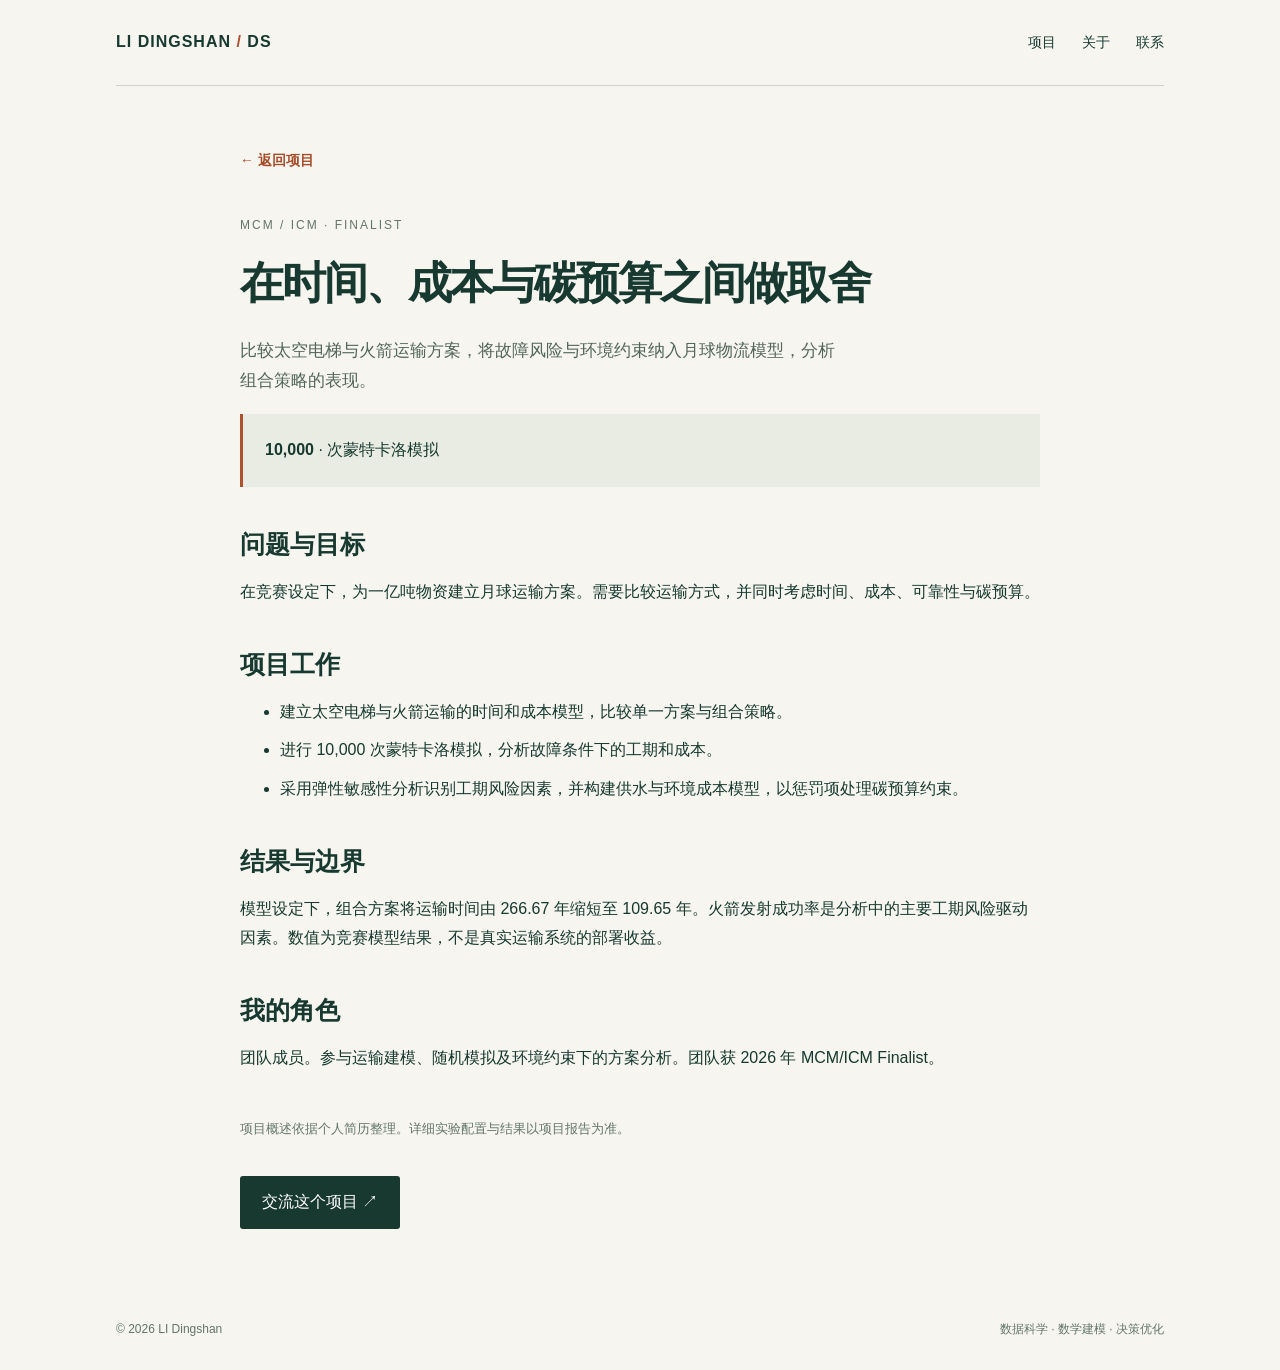
==== projects/logistics.html @ cbcf098c "Publish Chinese data science portfolio" ====
<!doctype html><html lang="zh-CN"><head><meta charset="utf-8"><meta name="viewport" content="width=device-width,initial-scale=1"><meta name="description" content="比较太空电梯与火箭运输方案，将故障风险与环境约束纳入月球物流模型，分析组合策略的表现。"><meta name="theme-color" content="#17392f"><title>在时间、成本与碳预算之间做取舍 | LI Dingshan</title><link rel="stylesheet" href="../style.css"><link rel="canonical" href="https://woshanli351-afk.github.io/projects/logistics.html"><meta property="og:type" content="website"><meta property="og:url" content="https://woshanli351-afk.github.io/projects/logistics.html"><meta property="og:site_name" content="LI Dingshan · 数据科学"></head><body><a class="skip" href="#main">跳到正文</a><div class="wrap"><header><a class="brand" href="../index.html">LI DINGSHAN<span style="color:#ae512f"> / </span>DS</a><nav aria-label="主导航"><a href="../index.html#projects">项目</a><a href="../index.html#about">关于</a><a href="../index.html#contact">联系</a></nav></header><main id="main" class="article"><a class="more" href="../index.html#projects">← 返回项目</a><p class="eyebrow" style="margin-top:40px">MCM / ICM · Finalist</p><h1>在时间、成本与碳预算之间做取舍</h1><p class="intro">比较太空电梯与火箭运输方案，将故障风险与环境约束纳入月球物流模型，分析组合策略的表现。</p><div class="callout"><strong>10,000</strong> · 次蒙特卡洛模拟</div><h2>问题与目标</h2><p>在竞赛设定下，为一亿吨物资建立月球运输方案。需要比较运输方式，并同时考虑时间、成本、可靠性与碳预算。</p><h2>项目工作</h2><ul><li>建立太空电梯与火箭运输的时间和成本模型，比较单一方案与组合策略。</li><li>进行 10,000 次蒙特卡洛模拟，分析故障条件下的工期和成本。</li><li>采用弹性敏感性分析识别工期风险因素，并构建供水与环境成本模型，以惩罚项处理碳预算约束。</li></ul><h2>结果与边界</h2><p>模型设定下，组合方案将运输时间由 266.67 年缩短至 109.65 年。火箭发射成功率是分析中的主要工期风险驱动因素。数值为竞赛模型结果，不是真实运输系统的部署收益。</p><h2>我的角色</h2><p>团队成员。参与运输建模、随机模拟及环境约束下的方案分析。团队获 2026 年 MCM/ICM Finalist。</p><p class="muted" style="margin-top:45px;font-size:13px">项目概述依据个人简历整理。详细实验配置与结果以项目报告为准。</p><a class="button" href="../index.html#contact">交流这个项目 ↗</a></main><footer><span>© 2026 LI Dingshan</span><span>数据科学 · 数学建模 · 决策优化</span></footer></div></body></html>
---- style.css ----
*{box-sizing:border-box}html{scroll-behavior:smooth}body{margin:0;background:#f6f5f0;color:#17392f;font-family:-apple-system,BlinkMacSystemFont,"PingFang SC","Microsoft YaHei",sans-serif;line-height:1.8}a{color:inherit;text-decoration:none}a:hover{text-decoration:underline}a:focus-visible{outline:3px solid #b4542c;outline-offset:5px}.wrap{max-width:1120px;margin:auto;padding:0 36px}header{display:flex;justify-content:space-between;align-items:center;padding:28px 0;border-bottom:1px solid #cdd4ca}nav{display:flex;gap:26px;font-size:14px}.brand{font-weight:750;letter-spacing:1px}.eyebrow{font-size:12px;letter-spacing:2px;text-transform:uppercase;color:#647668}.hero{padding:90px 0 74px;display:grid;grid-template-columns:1.5fr 1fr;gap:60px;align-items:center}h1{font-size:clamp(36px,5.5vw,64px);line-height:1.22;font-weight:600;letter-spacing:-2px;margin:20px 0 26px}h1 em{font-style:normal;color:#ae512f}.intro{max-width:610px;color:#53665b;font-size:17px}.pill{font-size:12px;border:1px solid #bac9b8;padding:7px 12px;border-radius:20px;display:inline-block}.button{display:inline-block;padding:12px 22px;background:#17392f;color:white;margin:22px 12px 0 0;border-radius:3px}.button.secondary{background:transparent;border:1px solid #a3b09f;color:#17392f}.diagram{background:#e8ece2;padding:34px;border-radius:3px;position:relative}.diagram .step{padding:18px 0;border-bottom:1px solid #c4cebc;display:flex;gap:18px}.diagram b{font-size:19px}.diagram small{display:block;color:#647668}.num{font-size:12px;color:#ae512f;padding-top:6px}.diagram .note{margin-top:24px;font-size:12px;color:#647668}.section{padding:64px 0;border-top:1px solid #cdd4ca}.section-head{display:flex;align-items:baseline;justify-content:space-between;gap:20px;margin-bottom:30px}h2{font-size:30px;line-height:1.4;margin:0 0 16px;font-weight:600}h3{font-size:23px;line-height:1.4;margin:10px 0 16px}.muted{color:#647668}.project{display:grid;grid-template-columns:80px 1fr 200px;gap:24px;padding:34px 0;border-bottom:1px solid #d5dbd0}.project:first-of-type{padding-top:12px}.project p{max-width:660px;color:#53665b}.index{font-size:32px;color:#a4af9c}.metric{align-self:center;border-left:1px solid #cdd4ca;padding-left:25px}.metric strong{font-size:27px;font-weight:500;display:block}.metric span{font-size:12px;color:#647668}.tags{font-size:12px;word-spacing:10px;color:#647668}.more{font-size:14px;font-weight:650;color:#a64c29}.about{display:grid;grid-template-columns:1fr 1.3fr;gap:70px}.timeline{padding:18px 0;border-bottom:1px solid #d5dbd0}.timeline small{display:block;color:#647668}.contact{background:#17392f;color:#f6f5f0;padding:45px;border-radius:3px}.contact p{color:#c3d0c2}.contact a{font-size:clamp(16px,3vw,25px);overflow-wrap:anywhere;border-bottom:1px solid #a9b7a4}footer{padding:30px 0;color:#647668;font-size:12px;display:flex;justify-content:space-between}.article{max-width:800px;margin:auto;padding:60px 0}.article h1{font-size:44px}.article h2{font-size:25px;margin-top:40px}.article li{margin:10px 0}.callout{padding:22px;background:#e8ece2;border-left:3px solid #ae512f}.skip{position:absolute;left:-9999px}.skip:focus{left:10px;top:10px;background:white;padding:10px}@media(max-width:720px){.wrap{padding:0 22px}header{align-items:flex-start;gap:15px}nav{gap:14px;font-size:12px}.brand{font-size:13px}.hero{grid-template-columns:1fr;gap:30px;padding:50px 0}.diagram{padding:24px}.section{padding:44px 0}.section-head{display:block}.project{grid-template-columns:35px 1fr;gap:14px}.index{font-size:23px}.metric{grid-column:2;padding-left:0;border-left:0}.metric strong{font-size:23px}.about{grid-template-columns:1fr;gap:24px}.contact{padding:28px 22px}.article h1{font-size:34px}footer{display:block}h1{letter-spacing:-1px}}@media(prefers-reduced-motion:reduce){html{scroll-behavior:auto}}
.metric.award{padding:20px 16px 20px 22px;background:#f0e7da;border-left:3px solid #ae512f;border-radius:0 4px 4px 0}.metric.award .award-label{display:block;color:#85502f;font-size:11px;letter-spacing:2px;margin-bottom:8px}.metric.award strong{color:#934322;font-size:25px;font-weight:700;line-height:1.4}.metric.award .award-name{display:block;color:#624f40;margin-top:8px;line-height:1.6}.metric.award .award-detail{display:block;border-top:1px solid #d9cbbb;margin-top:16px;padding-top:12px;font-size:11px;color:#665e52}@media(max-width:720px){.metric.award{padding:16px 20px}.metric.award strong{font-size:24px}}
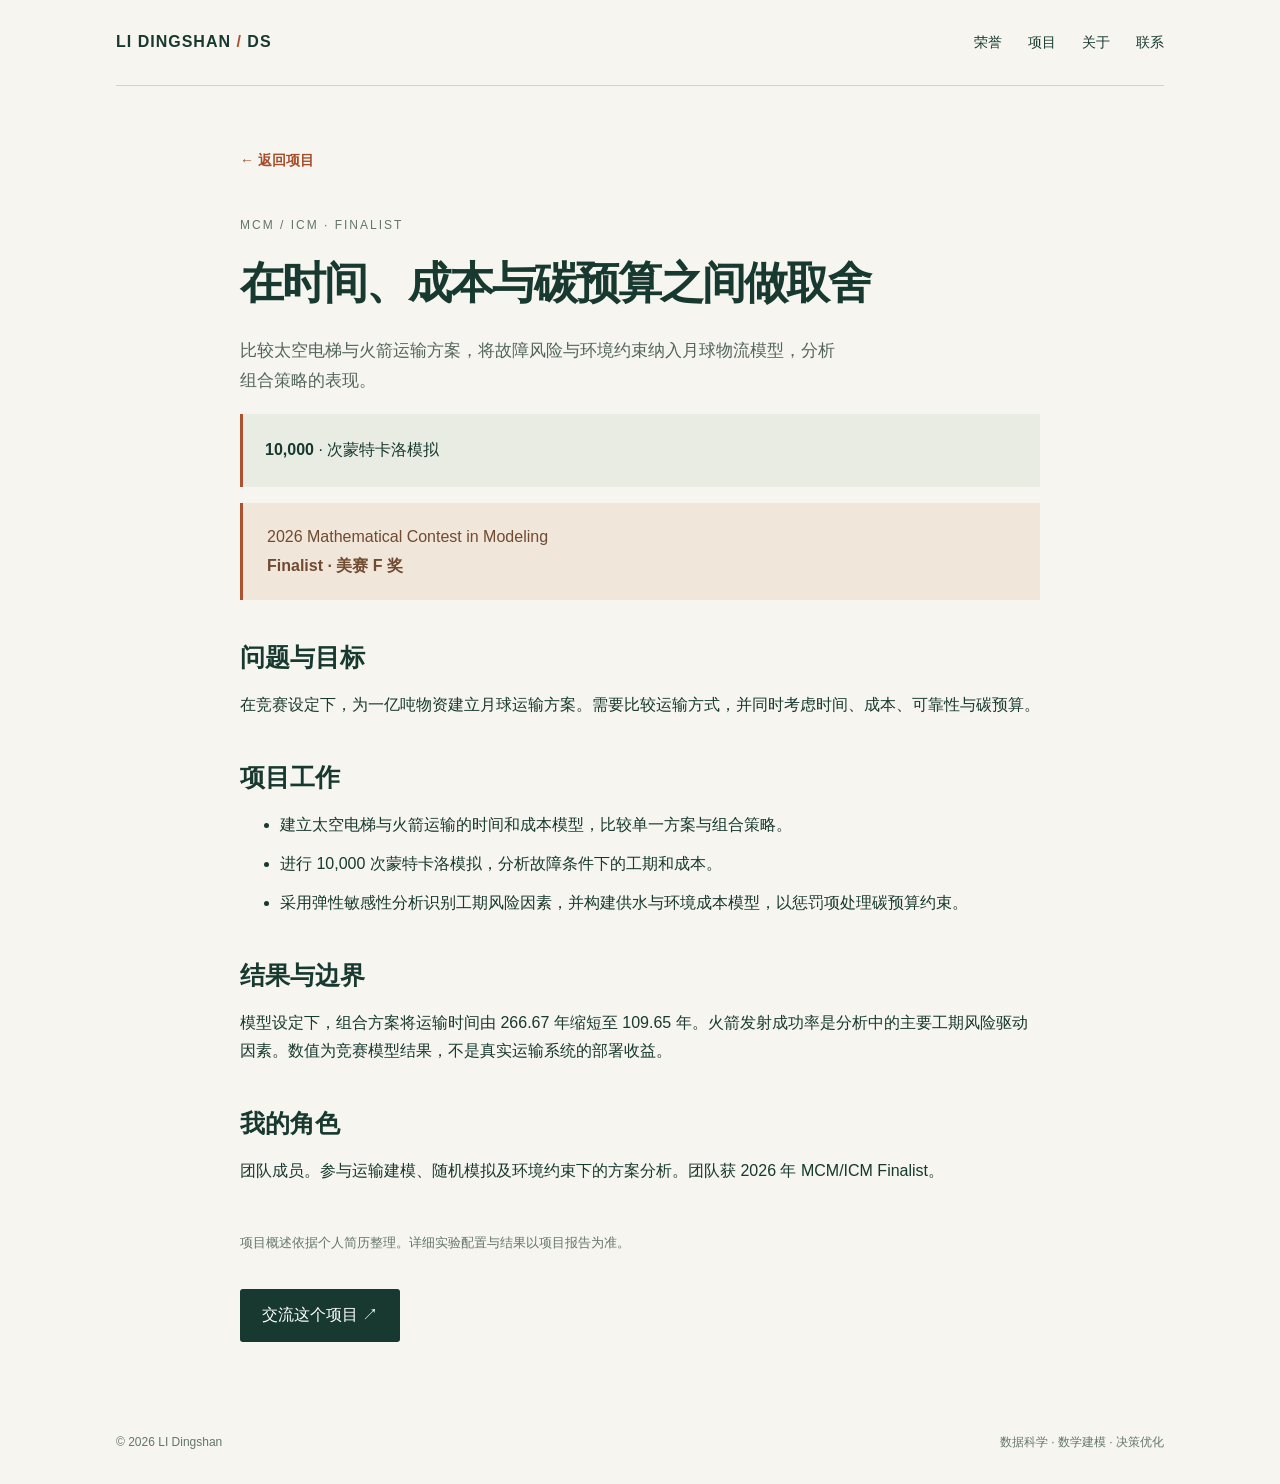
==== commit edaab3dd: "Add verified competition honors and Kaggle links" ====
--- a/projects/logistics.html
+++ b/projects/logistics.html
@@ -1 +1 @@
-<!doctype html><html lang="zh-CN"><head><meta charset="utf-8"><meta name="viewport" content="width=device-width,initial-scale=1"><meta name="description" content="比较太空电梯与火箭运输方案，将故障风险与环境约束纳入月球物流模型，分析组合策略的表现。"><meta name="theme-color" content="#17392f"><title>在时间、成本与碳预算之间做取舍 | LI Dingshan</title><link rel="stylesheet" href="../style.css"><link rel="canonical" href="https://woshanli351-afk.github.io/projects/logistics.html"><meta property="og:type" content="website"><meta property="og:url" content="https://woshanli351-afk.github.io/projects/logistics.html"><meta property="og:site_name" content="LI Dingshan · 数据科学"></head><body><a class="skip" href="#main">跳到正文</a><div class="wrap"><header><a class="brand" href="../index.html">LI DINGSHAN<span style="color:#ae512f"> / </span>DS</a><nav aria-label="主导航"><a href="../index.html#projects">项目</a><a href="../index.html#about">关于</a><a href="../index.html#contact">联系</a></nav></header><main id="main" class="article"><a class="more" href="../index.html#projects">← 返回项目</a><p class="eyebrow" style="margin-top:40px">MCM / ICM · Finalist</p><h1>在时间、成本与碳预算之间做取舍</h1><p class="intro">比较太空电梯与火箭运输方案，将故障风险与环境约束纳入月球物流模型，分析组合策略的表现。</p><div class="callout"><strong>10,000</strong> · 次蒙特卡洛模拟</div><h2>问题与目标</h2><p>在竞赛设定下，为一亿吨物资建立月球运输方案。需要比较运输方式，并同时考虑时间、成本、可靠性与碳预算。</p><h2>项目工作</h2><ul><li>建立太空电梯与火箭运输的时间和成本模型，比较单一方案与组合策略。</li><li>进行 10,000 次蒙特卡洛模拟，分析故障条件下的工期和成本。</li><li>采用弹性敏感性分析识别工期风险因素，并构建供水与环境成本模型，以惩罚项处理碳预算约束。</li></ul><h2>结果与边界</h2><p>模型设定下，组合方案将运输时间由 266.67 年缩短至 109.65 年。火箭发射成功率是分析中的主要工期风险驱动因素。数值为竞赛模型结果，不是真实运输系统的部署收益。</p><h2>我的角色</h2><p>团队成员。参与运输建模、随机模拟及环境约束下的方案分析。团队获 2026 年 MCM/ICM Finalist。</p><p class="muted" style="margin-top:45px;font-size:13px">项目概述依据个人简历整理。详细实验配置与结果以项目报告为准。</p><a class="button" href="../index.html#contact">交流这个项目 ↗</a></main><footer><span>© 2026 LI Dingshan</span><span>数据科学 · 数学建模 · 决策优化</span></footer></div></body></html>+<!doctype html><html lang="zh-CN"><head><meta charset="utf-8"><meta name="viewport" content="width=device-width,initial-scale=1"><meta name="description" content="比较太空电梯与火箭运输方案，将故障风险与环境约束纳入月球物流模型，分析组合策略的表现。"><meta name="theme-color" content="#17392f"><title>在时间、成本与碳预算之间做取舍 | LI Dingshan</title><link rel="stylesheet" href="../style.css"><link rel="canonical" href="https://woshanli351-afk.github.io/projects/logistics.html"><meta property="og:type" content="website"><meta property="og:url" content="https://woshanli351-afk.github.io/projects/logistics.html"><meta property="og:site_name" content="LI Dingshan · 数据科学"></head><body><a class="skip" href="#main">跳到正文</a><div class="wrap"><header><a class="brand" href="../index.html">LI DINGSHAN<span style="color:#ae512f"> / </span>DS</a><nav aria-label="主导航"><a href="../index.html#awards">荣誉</a><a href="../index.html#projects">项目</a><a href="../index.html#about">关于</a><a href="../index.html#contact">联系</a></nav></header><main id="main" class="article"><a class="more" href="../index.html#projects">← 返回项目</a><p class="eyebrow" style="margin-top:40px">MCM / ICM · Finalist</p><h1>在时间、成本与碳预算之间做取舍</h1><p class="intro">比较太空电梯与火箭运输方案，将故障风险与环境约束纳入月球物流模型，分析组合策略的表现。</p><div class="callout"><strong>10,000</strong> · 次蒙特卡洛模拟</div><p class="award-proof">2026 Mathematical Contest in Modeling<br><strong>Finalist · 美赛 F 奖</strong></p><h2>问题与目标</h2><p>在竞赛设定下，为一亿吨物资建立月球运输方案。需要比较运输方式，并同时考虑时间、成本、可靠性与碳预算。</p><h2>项目工作</h2><ul><li>建立太空电梯与火箭运输的时间和成本模型，比较单一方案与组合策略。</li><li>进行 10,000 次蒙特卡洛模拟，分析故障条件下的工期和成本。</li><li>采用弹性敏感性分析识别工期风险因素，并构建供水与环境成本模型，以惩罚项处理碳预算约束。</li></ul><h2>结果与边界</h2><p>模型设定下，组合方案将运输时间由 266.67 年缩短至 109.65 年。火箭发射成功率是分析中的主要工期风险驱动因素。数值为竞赛模型结果，不是真实运输系统的部署收益。</p><h2>我的角色</h2><p>团队成员。参与运输建模、随机模拟及环境约束下的方案分析。团队获 2026 年 MCM/ICM Finalist。</p><p class="muted" style="margin-top:45px;font-size:13px">项目概述依据个人简历整理。详细实验配置与结果以项目报告为准。</p><a class="button" href="../index.html#contact">交流这个项目 ↗</a></main><footer><span>© 2026 LI Dingshan</span><span>数据科学 · 数学建模 · 决策优化</span></footer></div></body></html>
--- a/style.css
+++ b/style.css
@@ -1,2 +1,4 @@
 *{box-sizing:border-box}html{scroll-behavior:smooth}body{margin:0;background:#f6f5f0;color:#17392f;font-family:-apple-system,BlinkMacSystemFont,"PingFang SC","Microsoft YaHei",sans-serif;line-height:1.8}a{color:inherit;text-decoration:none}a:hover{text-decoration:underline}a:focus-visible{outline:3px solid #b4542c;outline-offset:5px}.wrap{max-width:1120px;margin:auto;padding:0 36px}header{display:flex;justify-content:space-between;align-items:center;padding:28px 0;border-bottom:1px solid #cdd4ca}nav{display:flex;gap:26px;font-size:14px}.brand{font-weight:750;letter-spacing:1px}.eyebrow{font-size:12px;letter-spacing:2px;text-transform:uppercase;color:#647668}.hero{padding:90px 0 74px;display:grid;grid-template-columns:1.5fr 1fr;gap:60px;align-items:center}h1{font-size:clamp(36px,5.5vw,64px);line-height:1.22;font-weight:600;letter-spacing:-2px;margin:20px 0 26px}h1 em{font-style:normal;color:#ae512f}.intro{max-width:610px;color:#53665b;font-size:17px}.pill{font-size:12px;border:1px solid #bac9b8;padding:7px 12px;border-radius:20px;display:inline-block}.button{display:inline-block;padding:12px 22px;background:#17392f;color:white;margin:22px 12px 0 0;border-radius:3px}.button.secondary{background:transparent;border:1px solid #a3b09f;color:#17392f}.diagram{background:#e8ece2;padding:34px;border-radius:3px;position:relative}.diagram .step{padding:18px 0;border-bottom:1px solid #c4cebc;display:flex;gap:18px}.diagram b{font-size:19px}.diagram small{display:block;color:#647668}.num{font-size:12px;color:#ae512f;padding-top:6px}.diagram .note{margin-top:24px;font-size:12px;color:#647668}.section{padding:64px 0;border-top:1px solid #cdd4ca}.section-head{display:flex;align-items:baseline;justify-content:space-between;gap:20px;margin-bottom:30px}h2{font-size:30px;line-height:1.4;margin:0 0 16px;font-weight:600}h3{font-size:23px;line-height:1.4;margin:10px 0 16px}.muted{color:#647668}.project{display:grid;grid-template-columns:80px 1fr 200px;gap:24px;padding:34px 0;border-bottom:1px solid #d5dbd0}.project:first-of-type{padding-top:12px}.project p{max-width:660px;color:#53665b}.index{font-size:32px;color:#a4af9c}.metric{align-self:center;border-left:1px solid #cdd4ca;padding-left:25px}.metric strong{font-size:27px;font-weight:500;display:block}.metric span{font-size:12px;color:#647668}.tags{font-size:12px;word-spacing:10px;color:#647668}.more{font-size:14px;font-weight:650;color:#a64c29}.about{display:grid;grid-template-columns:1fr 1.3fr;gap:70px}.timeline{padding:18px 0;border-bottom:1px solid #d5dbd0}.timeline small{display:block;color:#647668}.contact{background:#17392f;color:#f6f5f0;padding:45px;border-radius:3px}.contact p{color:#c3d0c2}.contact a{font-size:clamp(16px,3vw,25px);overflow-wrap:anywhere;border-bottom:1px solid #a9b7a4}footer{padding:30px 0;color:#647668;font-size:12px;display:flex;justify-content:space-between}.article{max-width:800px;margin:auto;padding:60px 0}.article h1{font-size:44px}.article h2{font-size:25px;margin-top:40px}.article li{margin:10px 0}.callout{padding:22px;background:#e8ece2;border-left:3px solid #ae512f}.skip{position:absolute;left:-9999px}.skip:focus{left:10px;top:10px;background:white;padding:10px}@media(max-width:720px){.wrap{padding:0 22px}header{align-items:flex-start;gap:15px}nav{gap:14px;font-size:12px}.brand{font-size:13px}.hero{grid-template-columns:1fr;gap:30px;padding:50px 0}.diagram{padding:24px}.section{padding:44px 0}.section-head{display:block}.project{grid-template-columns:35px 1fr;gap:14px}.index{font-size:23px}.metric{grid-column:2;padding-left:0;border-left:0}.metric strong{font-size:23px}.about{grid-template-columns:1fr;gap:24px}.contact{padding:28px 22px}.article h1{font-size:34px}footer{display:block}h1{letter-spacing:-1px}}@media(prefers-reduced-motion:reduce){html{scroll-behavior:auto}}
 .metric.award{padding:20px 16px 20px 22px;background:#f0e7da;border-left:3px solid #ae512f;border-radius:0 4px 4px 0}.metric.award .award-label{display:block;color:#85502f;font-size:11px;letter-spacing:2px;margin-bottom:8px}.metric.award strong{color:#934322;font-size:25px;font-weight:700;line-height:1.4}.metric.award .award-name{display:block;color:#624f40;margin-top:8px;line-height:1.6}.metric.award .award-detail{display:block;border-top:1px solid #d9cbbb;margin-top:16px;padding-top:12px;font-size:11px;color:#665e52}@media(max-width:720px){.metric.award{padding:16px 20px}.metric.award strong{font-size:24px}}
+
+.honors-grid{display:grid;grid-template-columns:repeat(3,1fr);gap:18px}.honor{display:flex;flex-direction:column;padding:28px 24px;background:#f0e7da;border-top:3px solid #ae512f;border-radius:0 0 4px 4px;transition:background .15s}.honor:hover{background:#eaddcb;text-decoration:none}.honor-year{font-size:12px;letter-spacing:1px;color:#85502f}.honor h3{font-size:27px;color:#934322;margin:18px 0 5px}.honor p{font-size:13px;color:#53665b;margin:8px 0 22px}.honor .honor-result{font-size:20px;color:#17392f;margin:0 0 12px}.honor .more{margin-top:auto}.honors-note{font-size:12px;color:#647668;margin-top:20px}.award-proof{padding:20px 24px;border-left:3px solid #ae512f;background:#f0e7da;color:#704a31}.award-proof a{text-decoration:underline;font-size:14px}@media(max-width:720px){.honors-grid{grid-template-columns:1fr}.honor{padding:22px}.honor h3{font-size:25px}header{flex-wrap:wrap}nav{flex-wrap:wrap;gap:16px}}
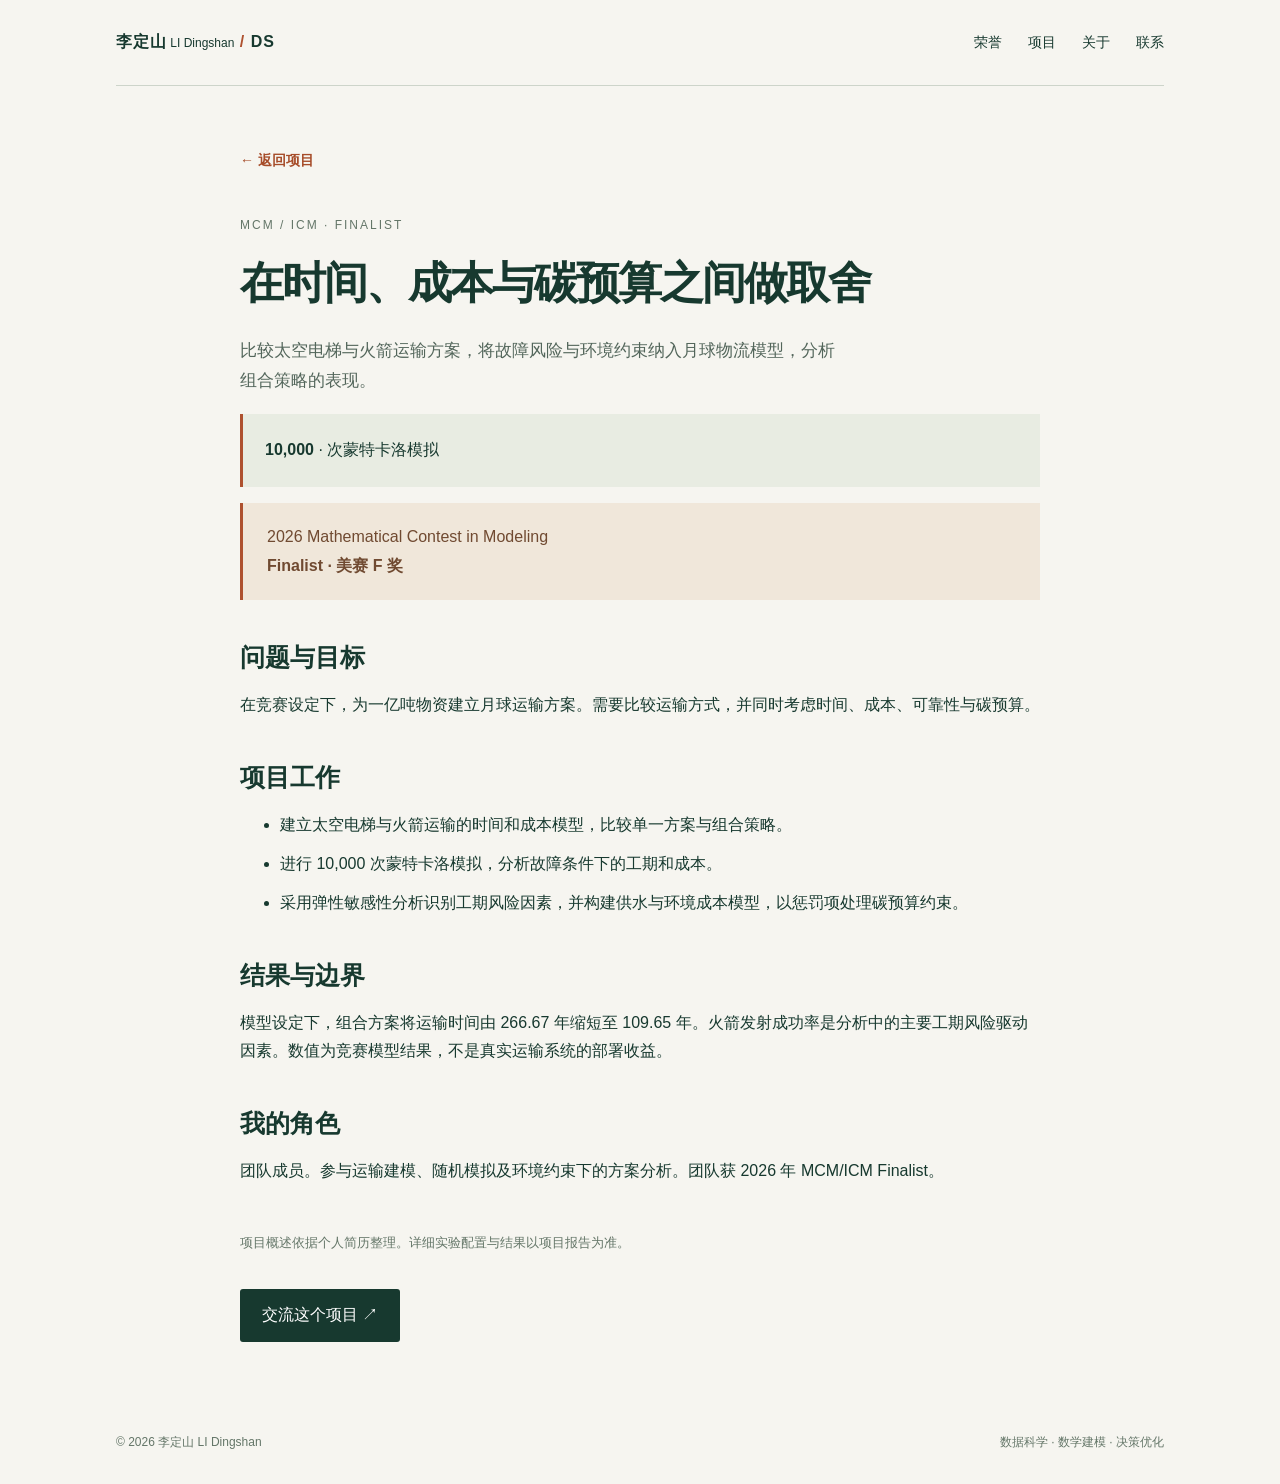
==== commit 56279a04: "Add Chinese name and user-authorized contact phone" ====
--- a/projects/logistics.html
+++ b/projects/logistics.html
@@ -1 +1 @@
-<!doctype html><html lang="zh-CN"><head><meta charset="utf-8"><meta name="viewport" content="width=device-width,initial-scale=1"><meta name="description" content="比较太空电梯与火箭运输方案，将故障风险与环境约束纳入月球物流模型，分析组合策略的表现。"><meta name="theme-color" content="#17392f"><title>在时间、成本与碳预算之间做取舍 | LI Dingshan</title><link rel="stylesheet" href="../style.css"><link rel="canonical" href="https://woshanli351-afk.github.io/projects/logistics.html"><meta property="og:type" content="website"><meta property="og:url" content="https://woshanli351-afk.github.io/projects/logistics.html"><meta property="og:site_name" content="LI Dingshan · 数据科学"></head><body><a class="skip" href="#main">跳到正文</a><div class="wrap"><header><a class="brand" href="../index.html">LI DINGSHAN<span style="color:#ae512f"> / </span>DS</a><nav aria-label="主导航"><a href="../index.html#awards">荣誉</a><a href="../index.html#projects">项目</a><a href="../index.html#about">关于</a><a href="../index.html#contact">联系</a></nav></header><main id="main" class="article"><a class="more" href="../index.html#projects">← 返回项目</a><p class="eyebrow" style="margin-top:40px">MCM / ICM · Finalist</p><h1>在时间、成本与碳预算之间做取舍</h1><p class="intro">比较太空电梯与火箭运输方案，将故障风险与环境约束纳入月球物流模型，分析组合策略的表现。</p><div class="callout"><strong>10,000</strong> · 次蒙特卡洛模拟</div><p class="award-proof">2026 Mathematical Contest in Modeling<br><strong>Finalist · 美赛 F 奖</strong></p><h2>问题与目标</h2><p>在竞赛设定下，为一亿吨物资建立月球运输方案。需要比较运输方式，并同时考虑时间、成本、可靠性与碳预算。</p><h2>项目工作</h2><ul><li>建立太空电梯与火箭运输的时间和成本模型，比较单一方案与组合策略。</li><li>进行 10,000 次蒙特卡洛模拟，分析故障条件下的工期和成本。</li><li>采用弹性敏感性分析识别工期风险因素，并构建供水与环境成本模型，以惩罚项处理碳预算约束。</li></ul><h2>结果与边界</h2><p>模型设定下，组合方案将运输时间由 266.67 年缩短至 109.65 年。火箭发射成功率是分析中的主要工期风险驱动因素。数值为竞赛模型结果，不是真实运输系统的部署收益。</p><h2>我的角色</h2><p>团队成员。参与运输建模、随机模拟及环境约束下的方案分析。团队获 2026 年 MCM/ICM Finalist。</p><p class="muted" style="margin-top:45px;font-size:13px">项目概述依据个人简历整理。详细实验配置与结果以项目报告为准。</p><a class="button" href="../index.html#contact">交流这个项目 ↗</a></main><footer><span>© 2026 LI Dingshan</span><span>数据科学 · 数学建模 · 决策优化</span></footer></div></body></html>+<!doctype html><html lang="zh-CN"><head><meta charset="utf-8"><meta name="viewport" content="width=device-width,initial-scale=1"><meta name="description" content="比较太空电梯与火箭运输方案，将故障风险与环境约束纳入月球物流模型，分析组合策略的表现。"><meta name="theme-color" content="#17392f"><title>在时间、成本与碳预算之间做取舍 | 李定山 LI Dingshan</title><link rel="stylesheet" href="../style.css"><link rel="canonical" href="https://woshanli351-afk.github.io/projects/logistics.html"><meta property="og:type" content="website"><meta property="og:url" content="https://woshanli351-afk.github.io/projects/logistics.html"><meta property="og:site_name" content="李定山 LI Dingshan · 数据科学"></head><body><a class="skip" href="#main">跳到正文</a><div class="wrap"><header><a class="brand" href="../index.html">李定山<span class="name-en"> LI Dingshan</span><span style="color:#ae512f"> / </span>DS</a><nav aria-label="主导航"><a href="../index.html#awards">荣誉</a><a href="../index.html#projects">项目</a><a href="../index.html#about">关于</a><a href="../index.html#contact">联系</a></nav></header><main id="main" class="article"><a class="more" href="../index.html#projects">← 返回项目</a><p class="eyebrow" style="margin-top:40px">MCM / ICM · Finalist</p><h1>在时间、成本与碳预算之间做取舍</h1><p class="intro">比较太空电梯与火箭运输方案，将故障风险与环境约束纳入月球物流模型，分析组合策略的表现。</p><div class="callout"><strong>10,000</strong> · 次蒙特卡洛模拟</div><p class="award-proof">2026 Mathematical Contest in Modeling<br><strong>Finalist · 美赛 F 奖</strong></p><h2>问题与目标</h2><p>在竞赛设定下，为一亿吨物资建立月球运输方案。需要比较运输方式，并同时考虑时间、成本、可靠性与碳预算。</p><h2>项目工作</h2><ul><li>建立太空电梯与火箭运输的时间和成本模型，比较单一方案与组合策略。</li><li>进行 10,000 次蒙特卡洛模拟，分析故障条件下的工期和成本。</li><li>采用弹性敏感性分析识别工期风险因素，并构建供水与环境成本模型，以惩罚项处理碳预算约束。</li></ul><h2>结果与边界</h2><p>模型设定下，组合方案将运输时间由 266.67 年缩短至 109.65 年。火箭发射成功率是分析中的主要工期风险驱动因素。数值为竞赛模型结果，不是真实运输系统的部署收益。</p><h2>我的角色</h2><p>团队成员。参与运输建模、随机模拟及环境约束下的方案分析。团队获 2026 年 MCM/ICM Finalist。</p><p class="muted" style="margin-top:45px;font-size:13px">项目概述依据个人简历整理。详细实验配置与结果以项目报告为准。</p><a class="button" href="../index.html#contact">交流这个项目 ↗</a></main><footer><span>© 2026 李定山 LI Dingshan</span><span>数据科学 · 数学建模 · 决策优化</span></footer></div></body></html>
--- a/style.css
+++ b/style.css
@@ -2,3 +2,5 @@
 .metric.award{padding:20px 16px 20px 22px;background:#f0e7da;border-left:3px solid #ae512f;border-radius:0 4px 4px 0}.metric.award .award-label{display:block;color:#85502f;font-size:11px;letter-spacing:2px;margin-bottom:8px}.metric.award strong{color:#934322;font-size:25px;font-weight:700;line-height:1.4}.metric.award .award-name{display:block;color:#624f40;margin-top:8px;line-height:1.6}.metric.award .award-detail{display:block;border-top:1px solid #d9cbbb;margin-top:16px;padding-top:12px;font-size:11px;color:#665e52}@media(max-width:720px){.metric.award{padding:16px 20px}.metric.award strong{font-size:24px}}
 
 .honors-grid{display:grid;grid-template-columns:repeat(3,1fr);gap:18px}.honor{display:flex;flex-direction:column;padding:28px 24px;background:#f0e7da;border-top:3px solid #ae512f;border-radius:0 0 4px 4px;transition:background .15s}.honor:hover{background:#eaddcb;text-decoration:none}.honor-year{font-size:12px;letter-spacing:1px;color:#85502f}.honor h3{font-size:27px;color:#934322;margin:18px 0 5px}.honor p{font-size:13px;color:#53665b;margin:8px 0 22px}.honor .honor-result{font-size:20px;color:#17392f;margin:0 0 12px}.honor .more{margin-top:auto}.honors-note{font-size:12px;color:#647668;margin-top:20px}.award-proof{padding:20px 24px;border-left:3px solid #ae512f;background:#f0e7da;color:#704a31}.award-proof a{text-decoration:underline;font-size:14px}@media(max-width:720px){.honors-grid{grid-template-columns:1fr}.honor{padding:22px}.honor h3{font-size:25px}header{flex-wrap:wrap}nav{flex-wrap:wrap;gap:16px}}
+
+.name-en{font-size:12px;font-weight:500;letter-spacing:0}.contact-method{margin-top:22px}.contact-method>span{display:block;font-size:12px;color:#c3d0c2;margin-bottom:5px}
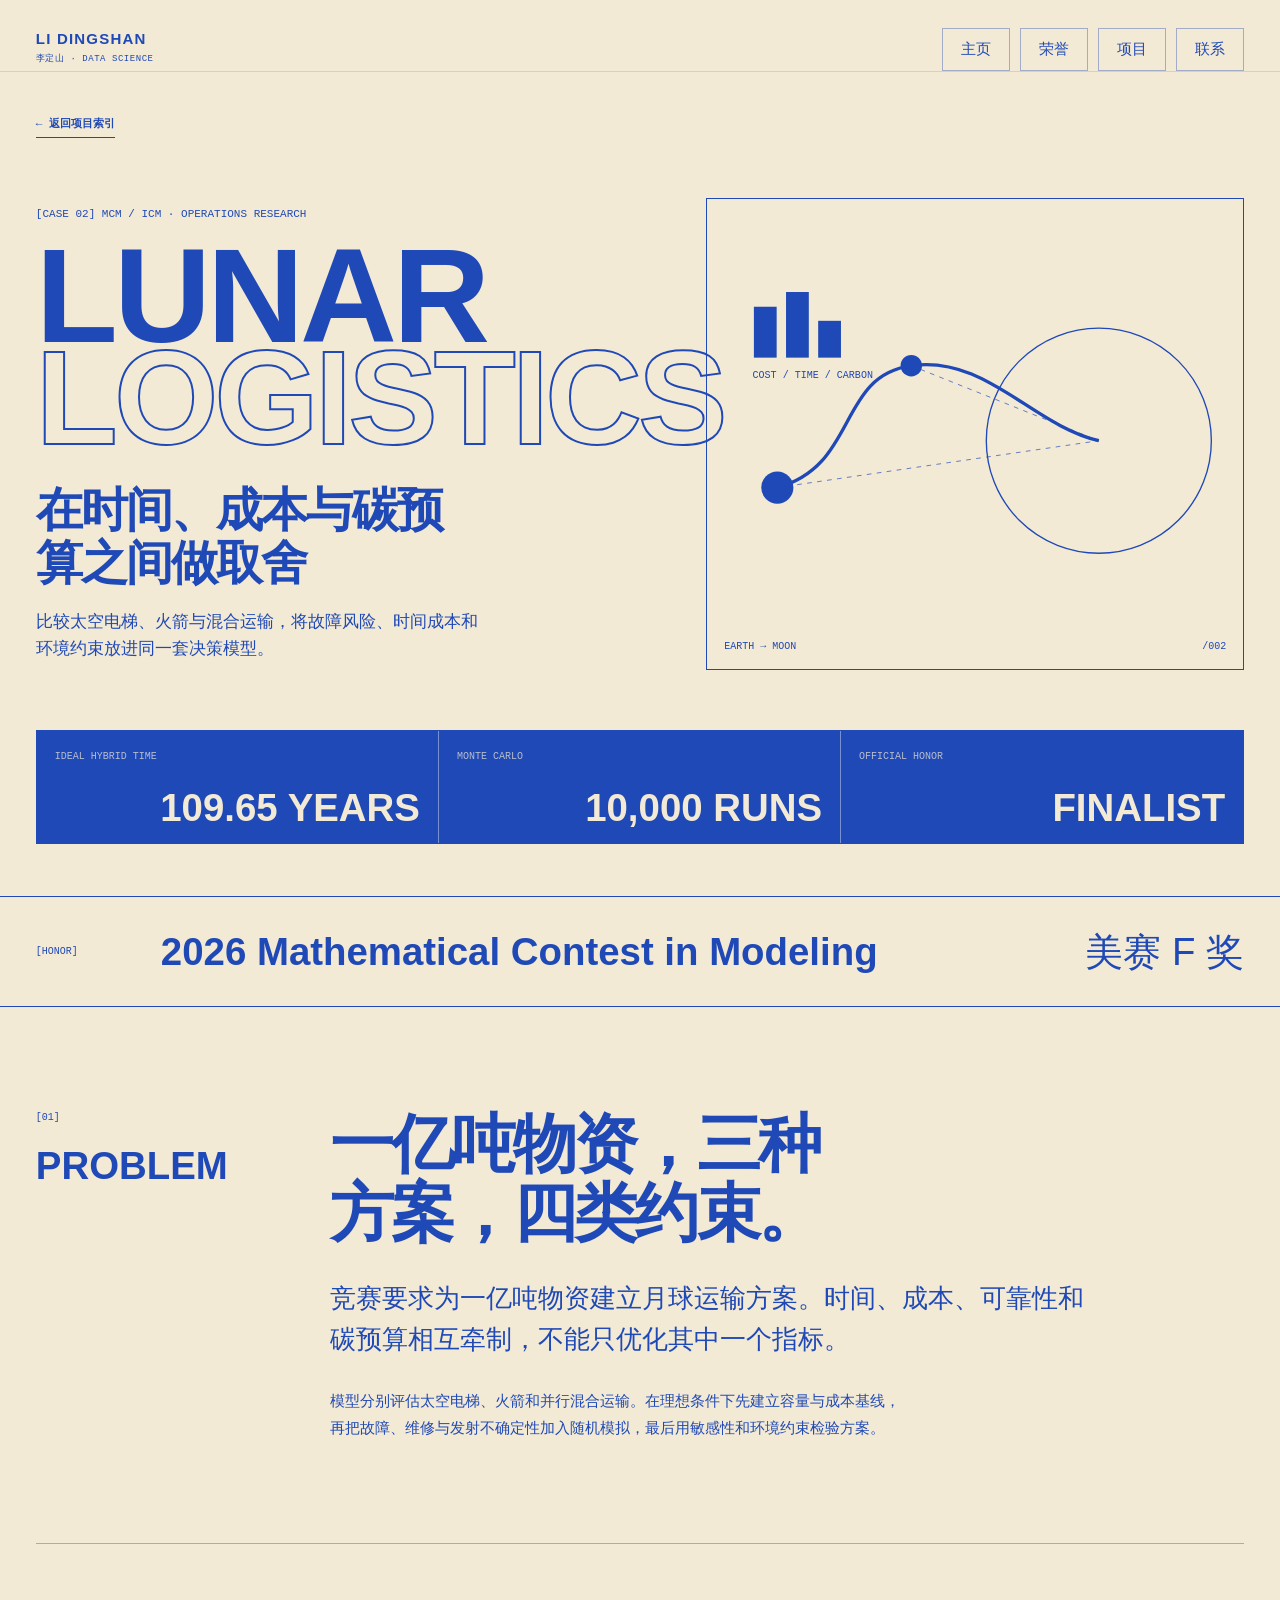
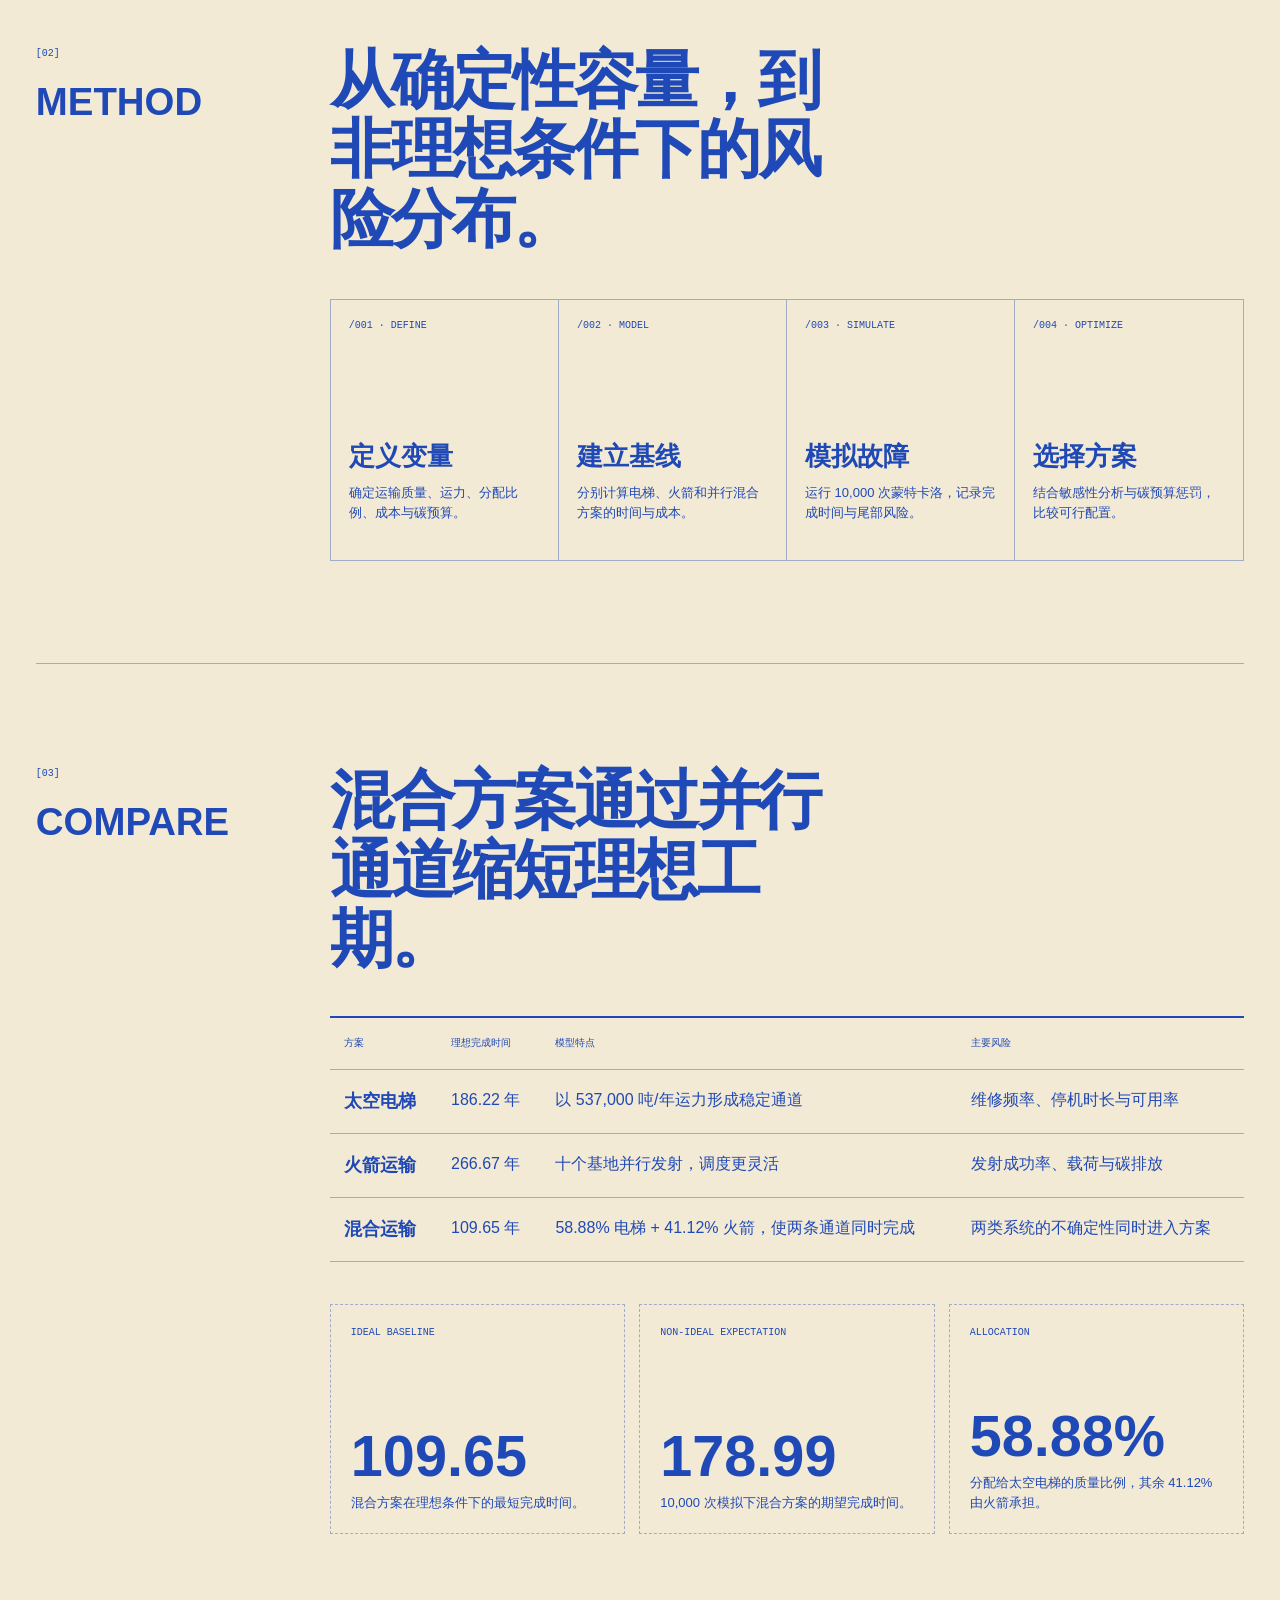
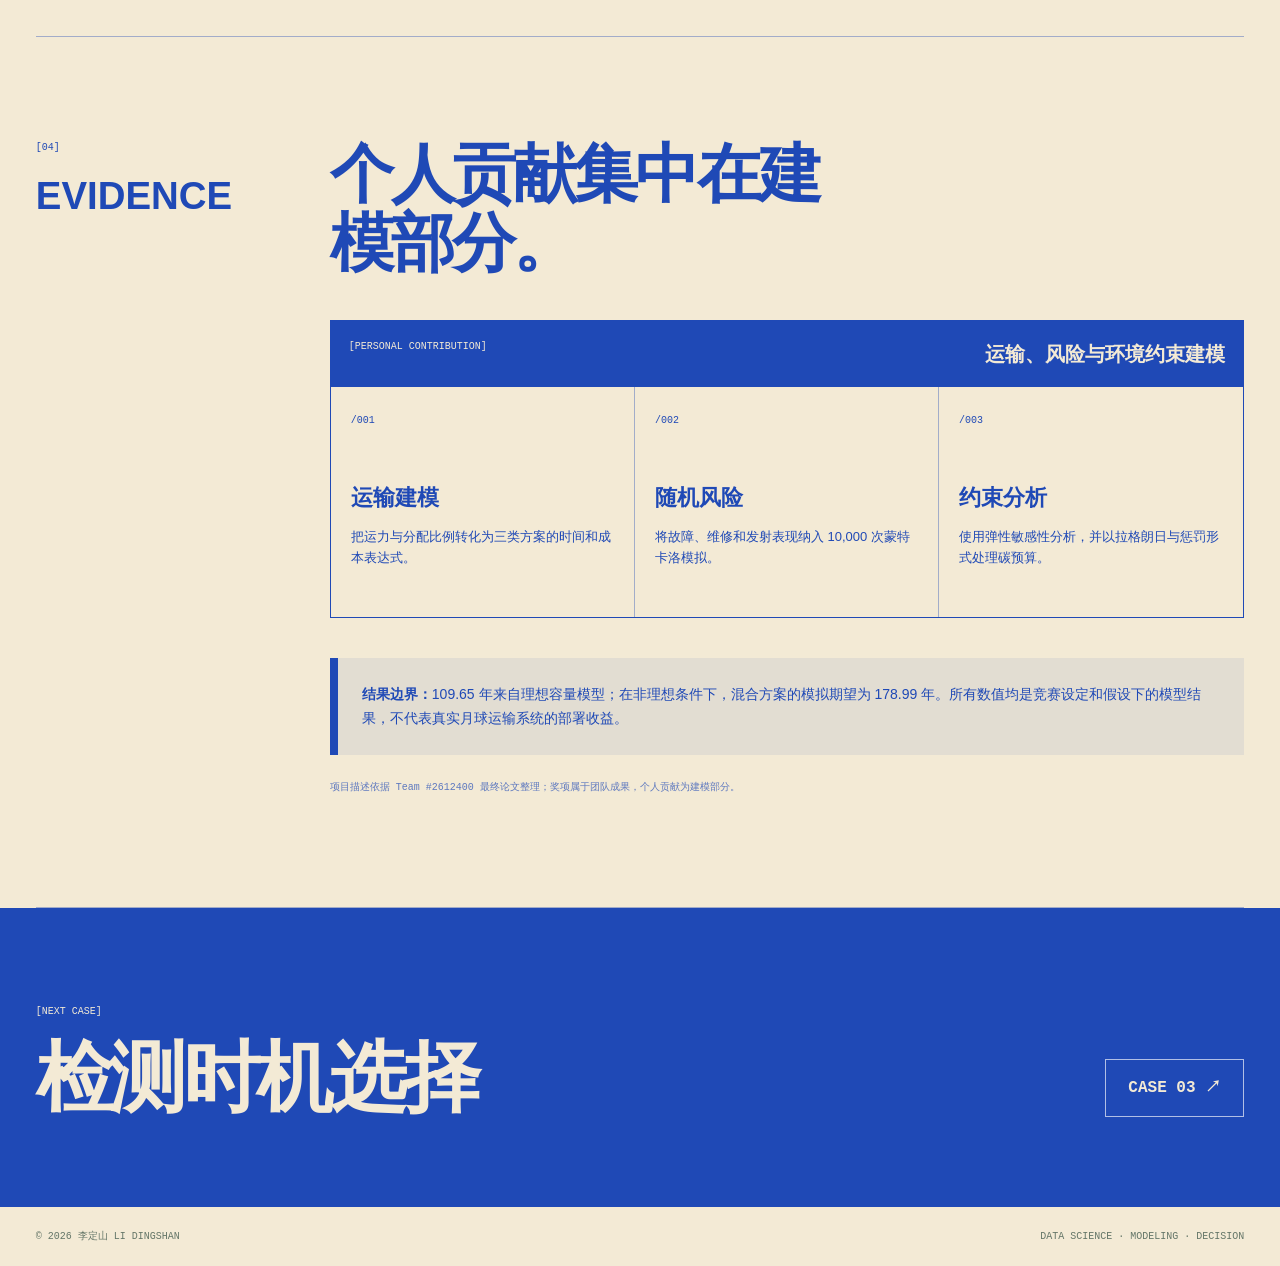
==== commit 1048870e: "Redesign homepage with editorial motion and stronger award hierarchy" ====
--- a/projects/logistics.html
+++ b/projects/logistics.html
@@ -1 +1,108 @@
-<!doctype html><html lang="zh-CN"><head><meta charset="utf-8"><meta name="viewport" content="width=device-width,initial-scale=1"><meta name="description" content="比较太空电梯与火箭运输方案，将故障风险与环境约束纳入月球物流模型，分析组合策略的表现。"><meta name="theme-color" content="#17392f"><title>在时间、成本与碳预算之间做取舍 | 李定山 LI Dingshan</title><link rel="stylesheet" href="../style.css"><link rel="canonical" href="https://woshanli351-afk.github.io/projects/logistics.html"><meta property="og:type" content="website"><meta property="og:url" content="https://woshanli351-afk.github.io/projects/logistics.html"><meta property="og:site_name" content="李定山 LI Dingshan · 数据科学"></head><body><a class="skip" href="#main">跳到正文</a><div class="wrap"><header><a class="brand" href="../index.html">李定山<span class="name-en"> LI Dingshan</span><span style="color:#ae512f"> / </span>DS</a><nav aria-label="主导航"><a href="../index.html#awards">荣誉</a><a href="../index.html#projects">项目</a><a href="../index.html#about">关于</a><a href="../index.html#contact">联系</a></nav></header><main id="main" class="article"><a class="more" href="../index.html#projects">← 返回项目</a><p class="eyebrow" style="margin-top:40px">MCM / ICM · Finalist</p><h1>在时间、成本与碳预算之间做取舍</h1><p class="intro">比较太空电梯与火箭运输方案，将故障风险与环境约束纳入月球物流模型，分析组合策略的表现。</p><div class="callout"><strong>10,000</strong> · 次蒙特卡洛模拟</div><p class="award-proof">2026 Mathematical Contest in Modeling<br><strong>Finalist · 美赛 F 奖</strong></p><h2>问题与目标</h2><p>在竞赛设定下，为一亿吨物资建立月球运输方案。需要比较运输方式，并同时考虑时间、成本、可靠性与碳预算。</p><h2>项目工作</h2><ul><li>建立太空电梯与火箭运输的时间和成本模型，比较单一方案与组合策略。</li><li>进行 10,000 次蒙特卡洛模拟，分析故障条件下的工期和成本。</li><li>采用弹性敏感性分析识别工期风险因素，并构建供水与环境成本模型，以惩罚项处理碳预算约束。</li></ul><h2>结果与边界</h2><p>模型设定下，组合方案将运输时间由 266.67 年缩短至 109.65 年。火箭发射成功率是分析中的主要工期风险驱动因素。数值为竞赛模型结果，不是真实运输系统的部署收益。</p><h2>我的角色</h2><p>团队成员。参与运输建模、随机模拟及环境约束下的方案分析。团队获 2026 年 MCM/ICM Finalist。</p><p class="muted" style="margin-top:45px;font-size:13px">项目概述依据个人简历整理。详细实验配置与结果以项目报告为准。</p><a class="button" href="../index.html#contact">交流这个项目 ↗</a></main><footer><span>© 2026 李定山 LI Dingshan</span><span>数据科学 · 数学建模 · 决策优化</span></footer></div></body></html>+<!doctype html>
+<html lang="zh-CN" class="no-js">
+<head>
+  <meta charset="utf-8"><meta name="viewport" content="width=device-width,initial-scale=1">
+  <meta name="description" content="比较太空电梯与火箭运输方案，将故障风险与环境约束纳入月球物流模型，分析组合策略的表现。">
+  <meta name="theme-color" content="#1f49b6"><title>在时间、成本与碳预算之间做取舍 | 李定山 LI Dingshan</title>
+  <link rel="stylesheet" href="../style.css"><link rel="stylesheet" href="../project.css"><link rel="icon" href="../favicon.svg" type="image/svg+xml">
+  <link rel="canonical" href="https://woshanli351-afk.github.io/projects/logistics.html"><meta property="og:type" content="website"><meta property="og:url" content="https://woshanli351-afk.github.io/projects/logistics.html"><meta property="og:site_name" content="李定山 LI Dingshan · 数据科学">
+</head>
+<body class="case-page">
+  <a class="skip" href="#main">跳到正文</a><div class="scroll-progress" aria-hidden="true"><span></span></div>
+  <header class="case-header">
+    <a class="case-brand" href="../index.html"><span>LI DINGSHAN</span><small>李定山 · DATA SCIENCE</small></a>
+    <nav aria-label="主导航"><a href="../index.html">主页</a><a href="../index.html#honors">荣誉</a><a href="../index.html#projects">项目</a><a href="../index.html#contact">联系</a></nav>
+  </header>
+
+  <main id="main">
+    <section class="case-hero">
+      <a class="back-link" href="../index.html#projects">← 返回项目索引</a>
+      <div class="case-heading reveal">
+        <p class="case-label">[CASE 02] MCM / ICM · OPERATIONS RESEARCH</p>
+        <h1 class="case-display">LUNAR<br><span class="outline">LOGISTICS</span></h1>
+        <h2 class="case-title">在时间、成本与碳预算之间做取舍</h2>
+        <p class="case-summary">比较太空电梯、火箭与混合运输，将故障风险、时间成本和环境约束放进同一套决策模型。</p>
+      </div>
+      <div class="hero-art reveal" aria-label="月球物流路径与约束优化示意图">
+        <svg viewBox="0 0 800 520" role="img" aria-label="月球物流路径与约束优化的抽象图">
+          <circle class="moon" cx="585" cy="270" r="168"/><circle cx="105" cy="340" r="24" fill="currentColor"/><circle cx="305" cy="158" r="16" fill="currentColor"/>
+          <path class="draw" d="M105 340C226 307 194 174 305 158s181 89 280 112" fill="none" stroke="currentColor" stroke-width="5"/><path d="M105 340L585 270M305 158L585 270" stroke="currentColor" stroke-width="1" stroke-dasharray="7 8"/>
+          <g class="bars"><rect x="70" y="70" width="34" height="76"/><rect x="118" y="48" width="34" height="98"/><rect x="166" y="91" width="34" height="55"/></g><text x="68" y="177">COST / TIME / CARBON</text>
+        </svg><span class="art-caption"><span>EARTH → MOON</span><span>/002</span></span>
+      </div>
+      <div class="case-meta reveal">
+        <p><span>IDEAL HYBRID TIME</span><strong>109.65 YEARS</strong></p>
+        <p><span>MONTE CARLO</span><strong>10,000 RUNS</strong></p>
+        <p><span>OFFICIAL HONOR</span><strong>FINALIST</strong></p>
+      </div>
+    </section>
+
+    <section class="award-banner reveal"><span>[HONOR]</span><strong>2026 Mathematical Contest in Modeling</strong><em>美赛 F 奖</em></section>
+
+    <div class="case-content">
+      <section class="case-section" id="problem">
+        <div class="section-index reveal"><span>[01]</span><strong>PROBLEM</strong></div>
+        <div class="section-body reveal">
+          <h2>一亿吨物资，三种方案，四类约束。</h2>
+          <p class="lead">竞赛要求为一亿吨物资建立月球运输方案。时间、成本、可靠性和碳预算相互牵制，不能只优化其中一个指标。</p>
+          <p class="detail-copy">模型分别评估太空电梯、火箭和并行混合运输。在理想条件下先建立容量与成本基线，再把故障、维修与发射不确定性加入随机模拟，最后用敏感性和环境约束检验方案。</p>
+        </div>
+      </section>
+
+      <section class="case-section" id="method">
+        <div class="section-index reveal"><span>[02]</span><strong>METHOD</strong></div>
+        <div class="section-body reveal">
+          <h2>从确定性容量，到非理想条件下的风险分布。</h2>
+          <div class="process-flow">
+            <article class="process-step reveal"><span>/001 · DEFINE</span><h3>定义变量</h3><p>确定运输质量、运力、分配比例、成本与碳预算。</p></article>
+            <article class="process-step reveal"><span>/002 · MODEL</span><h3>建立基线</h3><p>分别计算电梯、火箭和并行混合方案的时间与成本。</p></article>
+            <article class="process-step reveal"><span>/003 · SIMULATE</span><h3>模拟故障</h3><p>运行 10,000 次蒙特卡洛，记录完成时间与尾部风险。</p></article>
+            <article class="process-step reveal"><span>/004 · OPTIMIZE</span><h3>选择方案</h3><p>结合敏感性分析与碳预算惩罚，比较可行配置。</p></article>
+          </div>
+        </div>
+      </section>
+
+      <section class="case-section" id="comparison">
+        <div class="section-index reveal"><span>[03]</span><strong>COMPARE</strong></div>
+        <div class="section-body reveal">
+          <h2>混合方案通过并行通道缩短理想工期。</h2>
+          <table class="comparison">
+            <thead><tr><th>方案</th><th>理想完成时间</th><th>模型特点</th><th>主要风险</th></tr></thead>
+            <tbody>
+              <tr><td>太空电梯</td><td>186.22 年</td><td>以 537,000 吨/年运力形成稳定通道</td><td>维修频率、停机时长与可用率</td></tr>
+              <tr><td>火箭运输</td><td>266.67 年</td><td>十个基地并行发射，调度更灵活</td><td>发射成功率、载荷与碳排放</td></tr>
+              <tr><td>混合运输</td><td>109.65 年</td><td>58.88% 电梯 + 41.12% 火箭，使两条通道同时完成</td><td>两类系统的不确定性同时进入方案</td></tr>
+            </tbody>
+          </table>
+          <div class="result-grid">
+            <article class="result-card reveal"><span>IDEAL BASELINE</span><strong>109.65</strong><p>混合方案在理想条件下的最短完成时间。</p></article>
+            <article class="result-card reveal"><span>NON-IDEAL EXPECTATION</span><strong>178.99</strong><p>10,000 次模拟下混合方案的期望完成时间。</p></article>
+            <article class="result-card reveal"><span>ALLOCATION</span><strong>58.88%</strong><p>分配给太空电梯的质量比例，其余 41.12% 由火箭承担。</p></article>
+          </div>
+        </div>
+      </section>
+
+      <section class="case-section" id="evidence">
+        <div class="section-index reveal"><span>[04]</span><strong>EVIDENCE</strong></div>
+        <div class="section-body reveal">
+          <h2>个人贡献集中在建模部分。</h2>
+          <div class="contribution-box reveal">
+            <div class="contribution-head"><span>[PERSONAL CONTRIBUTION]</span><strong>运输、风险与环境约束建模</strong></div>
+            <ul class="evidence-list">
+              <li><span>/001</span><strong>运输建模</strong><p>把运力与分配比例转化为三类方案的时间和成本表达式。</p></li>
+              <li><span>/002</span><strong>随机风险</strong><p>将故障、维修和发射表现纳入 10,000 次蒙特卡洛模拟。</p></li>
+              <li><span>/003</span><strong>约束分析</strong><p>使用弹性敏感性分析，并以拉格朗日与惩罚形式处理碳预算。</p></li>
+            </ul>
+          </div>
+          <div class="boundary"><strong>结果边界：</strong>109.65 年来自理想容量模型；在非理想条件下，混合方案的模拟期望为 178.99 年。所有数值均是竞赛设定和假设下的模型结果，不代表真实月球运输系统的部署收益。</div>
+          <p class="source-note">项目描述依据 Team #2612400 最终论文整理；奖项属于团队成果，个人贡献为建模部分。</p>
+        </div>
+      </section>
+    </div>
+
+    <section class="case-next"><div><span>[NEXT CASE]</span><h2>检测时机选择</h2></div><a href="nipt.html">CASE 03 ↗</a></section>
+  </main>
+  <footer class="case-footer"><span>© 2026 李定山 LI DINGSHAN</span><span>DATA SCIENCE · MODELING · DECISION</span></footer>
+  <script src="../project.js" defer></script>
+</body>
+</html>
--- a/project.css
+++ b/project.css
@@ -0,0 +1,21 @@
+:root{--paper:#f3ead5;--blue:#1f49b6;--line:rgba(31,73,182,.38);--white:#fffaf0;--mono:"SFMono-Regular",Consolas,"Liberation Mono","PingFang SC",monospace;--sans:Inter,"Arial Narrow","PingFang SC","Microsoft YaHei",sans-serif;--display:Impact,"Arial Narrow","PingFang SC","Microsoft YaHei",sans-serif}
+html{scroll-behavior:smooth;scroll-padding-top:90px}
+body.case-page{margin:0;background:var(--paper);color:var(--blue);font-family:var(--mono);line-height:1.5;overflow-x:hidden}
+.case-page a{color:inherit;text-decoration:none}.case-page a:hover{text-decoration:none}.case-page *::selection{background:var(--blue);color:var(--paper)}
+.case-page .skip{z-index:200}.scroll-progress{position:fixed;inset:0 0 auto;height:3px;z-index:150}.scroll-progress span{display:block;width:100%;height:100%;background:var(--blue);transform:scaleX(0);transform-origin:left}
+.case-header{display:flex;justify-content:space-between;align-items:flex-start;padding:28px 2.8vw 0}.case-brand{display:grid;gap:2px;font-family:var(--sans);font-size:15px;font-weight:900;letter-spacing:.08em}.case-brand small{font-family:var(--mono);font-size:9px;font-weight:400;letter-spacing:.06em}.case-header nav{display:flex;gap:10px}.case-header nav a{border:1px solid var(--line);padding:9px 18px;font-family:var(--display);font-size:15px;transition:background .2s,color .2s,transform .2s}.case-header nav a:hover{background:var(--blue);color:var(--paper);transform:translateY(-2px)}
+.case-hero{min-height:calc(100vh - 76px);padding:3.5vw 2.8vw 4vw;display:grid;grid-template-columns:minmax(0,1.06fr) minmax(340px,.94fr);grid-template-rows:auto 1fr auto;gap:28px 5vw}.back-link{grid-column:1/-1;display:inline-flex;width:max-content;align-items:center;gap:10px;border-bottom:1px solid var(--blue);padding-bottom:4px;font-size:11px;font-weight:700}.back-link:hover{gap:16px}.case-heading{align-self:center}.case-label{margin:0 0 22px;font-size:11px}.case-display{margin:0;font-family:var(--display);font-size:clamp(76px,10.5vw,172px);line-height:.76;letter-spacing:-.03em}.case-display .outline{color:transparent;-webkit-text-stroke:2px var(--blue)}.case-title{max-width:16ch;margin:35px 0 18px;font-family:var(--sans);font-size:clamp(28px,3.7vw,58px);font-weight:900;line-height:1.12;letter-spacing:-.04em}.case-summary{max-width:48ch;margin:0;font-family:var(--sans);font-size:clamp(14px,1.3vw,18px);line-height:1.65}
+.hero-art{align-self:center;position:relative;min-height:470px;border:1px solid var(--blue);overflow:hidden}.hero-art svg{display:block;width:100%;height:100%;min-height:470px}.hero-art text{font-family:var(--mono);font-size:15px;fill:currentColor}.hero-art .draw{stroke-dasharray:1500;stroke-dashoffset:1500}.js .hero-art.is-visible .draw{animation:draw 1.8s .3s ease forwards}@keyframes draw{to{stroke-dashoffset:0}}.art-caption{position:absolute;left:17px;right:17px;bottom:15px;display:flex;justify-content:space-between;font-size:10px}.hero-art .moon{fill:none;stroke:currentColor;stroke-width:2}.hero-art .bars rect{fill:currentColor}.hero-art .node{fill:var(--paper);stroke:currentColor;stroke-width:4}
+.case-meta{grid-column:1/-1;display:grid;grid-template-columns:repeat(3,1fr);background:var(--blue);color:var(--paper);border:1px solid var(--blue)}.case-meta p{min-height:112px;margin:0;padding:18px;display:flex;flex-direction:column;justify-content:space-between;border-right:1px solid rgba(255,255,255,.4)}.case-meta p:last-child{border-right:0}.case-meta span{font-size:10px;opacity:.72}.case-meta strong{align-self:flex-end;text-align:right;font-family:var(--display);font-size:clamp(24px,3vw,48px);line-height:.9}
+.award-banner{display:grid;grid-template-columns:100px 1fr auto;align-items:center;gap:25px;padding:26px 2.8vw;border-top:1px solid var(--blue);border-bottom:1px solid var(--blue)}.award-banner span{font-size:10px}.award-banner strong{font-family:var(--sans);font-size:clamp(24px,3vw,46px);font-weight:900}.award-banner em{font-family:var(--display);font-size:clamp(22px,3vw,48px);font-style:normal;text-align:right}
+.case-content{padding:0 2.8vw}.case-section{display:grid;grid-template-columns:230px 1fr;gap:5vw;padding:8vw 0;border-bottom:1px solid var(--line)}.section-index{align-self:start;position:sticky;top:35px}.section-index span{display:block;font-size:10px}.section-index strong{display:block;margin-top:12px;font-family:var(--display);font-size:clamp(27px,3vw,46px)}.section-body{min-width:0}.section-body>h2{max-width:14ch;margin:0 0 30px;font-family:var(--sans);font-size:clamp(35px,5vw,80px);font-weight:900;line-height:1.08;letter-spacing:-.045em}.section-body>.lead{max-width:54ch;margin:0;font-family:var(--sans);font-size:clamp(18px,2vw,28px);line-height:1.6}.detail-copy{max-width:70ch;margin:27px 0 0;font-family:var(--sans);font-size:15px;line-height:1.8}
+.process-flow{display:grid;grid-template-columns:repeat(4,1fr);margin-top:45px;border:1px solid var(--line)}.process-step{min-height:260px;padding:18px;display:flex;flex-direction:column;border-right:1px solid var(--line)}.process-step:last-child{border-right:0}.process-step span{font-size:10px}.process-step h3{margin:auto 0 12px;font-family:var(--sans);font-size:clamp(21px,2vw,32px);line-height:1.15}.process-step p{min-height:4.5em;margin:0;font-family:var(--sans);font-size:13px;line-height:1.55}.process-step:hover{background:var(--blue);color:var(--paper)}
+.comparison{width:100%;margin-top:42px;border-collapse:collapse;border-top:2px solid var(--blue);font-family:var(--sans)}.comparison th,.comparison td{padding:18px 14px;border-bottom:1px solid var(--line);text-align:left;vertical-align:top}.comparison th{font-family:var(--mono);font-size:10px;font-weight:400;text-transform:uppercase}.comparison td:first-child{font-weight:900;font-size:18px}.comparison tr:hover td{background:rgba(31,73,182,.07)}
+.result-grid{display:grid;grid-template-columns:repeat(3,1fr);gap:14px;margin-top:42px}.result-card{min-height:230px;padding:20px;border:1px dashed var(--line);display:flex;flex-direction:column}.result-card span{font-size:10px}.result-card strong{margin:auto 0 12px;font-family:var(--display);font-size:clamp(35px,4.5vw,70px);line-height:.85}.result-card p{margin:0;font-family:var(--sans);font-size:13px;line-height:1.55}
+.contribution-box{margin-top:42px;border:1px solid var(--blue)}.contribution-head{display:grid;grid-template-columns:1fr auto;gap:20px;padding:18px;background:var(--blue);color:var(--paper)}.contribution-head span{font-size:10px}.contribution-head strong{font-family:var(--sans);font-size:20px}.evidence-list{display:grid;grid-template-columns:repeat(3,1fr);margin:0;padding:0;list-style:none}.evidence-list li{min-height:230px;padding:20px;border-right:1px solid var(--line)}.evidence-list li:last-child{border-right:0}.evidence-list span{font-size:10px}.evidence-list strong{display:block;margin:50px 0 12px;font-family:var(--sans);font-size:22px}.evidence-list p{margin:0;font-family:var(--sans);font-size:13px;line-height:1.65}
+.boundary{margin-top:40px;padding:24px;border-left:8px solid var(--blue);background:rgba(31,73,182,.08);font-family:var(--sans);font-size:14px;line-height:1.75}.source-note{margin-top:25px;font-size:10px;opacity:.7}
+.case-next{display:grid;grid-template-columns:1fr auto;gap:30px;align-items:end;padding:7vw 2.8vw;background:var(--blue);color:var(--paper)}.case-next span{font-size:10px}.case-next h2{margin:15px 0 0;font-family:var(--sans);font-size:clamp(36px,6vw,92px);line-height:1.05;letter-spacing:-.045em}.case-next a{border:1px solid rgba(255,255,255,.65);padding:16px 22px;font-weight:800}.case-next a:hover{background:var(--paper);color:var(--blue)}.case-footer{display:flex;justify-content:space-between;padding:22px 2.8vw;font-size:10px}
+.reveal{opacity:1;transform:none}.js .reveal{opacity:0;transform:translateY(40px);transition:opacity .75s ease,transform .75s cubic-bezier(.2,.75,.25,1)}.js .reveal.is-visible{opacity:1;transform:none}
+@media(max-width:900px){.case-brand small{display:none}.case-header nav a{padding:8px 10px;font-family:var(--mono);font-size:10px}.case-hero{grid-template-columns:1fr}.hero-art{min-height:400px}.case-meta{grid-column:1}.case-section{grid-template-columns:150px 1fr}.process-flow{grid-template-columns:1fr 1fr}.process-step:nth-child(2){border-right:0}.process-step:nth-child(-n+2){border-bottom:1px solid var(--line)}.evidence-list{grid-template-columns:1fr}.evidence-list li{min-height:auto;border-right:0;border-bottom:1px solid var(--line)}.evidence-list li:last-child{border-bottom:0}}
+@media(max-width:620px){html{scroll-padding-top:120px}.case-header{padding:18px;align-items:flex-start}.case-brand{font-size:12px}.case-header nav{max-width:210px;justify-content:flex-end;flex-wrap:wrap;gap:5px}.case-header nav a{padding:6px 8px}.case-hero{min-height:auto;padding:42px 18px 60px}.case-display{font-size:24vw}.case-title{font-size:35px}.hero-art,.hero-art svg{min-height:300px}.case-meta{grid-template-columns:1fr}.case-meta p{min-height:90px;border-right:0;border-bottom:1px solid rgba(255,255,255,.4)}.case-meta p:last-child{border-bottom:0}.award-banner{grid-template-columns:1fr auto;padding:24px 18px}.award-banner>span{grid-column:1/-1}.award-banner strong{font-size:24px}.award-banner em{font-size:25px}.case-content{padding:0 18px}.case-section{grid-template-columns:1fr;padding:80px 0;gap:30px}.section-index{position:static;display:flex;justify-content:space-between;align-items:end}.section-index strong{margin:0}.process-flow{grid-template-columns:1fr}.process-step{min-height:210px;border-right:0;border-bottom:1px solid var(--line)}.process-step:last-child{border-bottom:0}.process-step:nth-child(2){border-bottom:1px solid var(--line)}.comparison{display:block;overflow-x:auto;white-space:normal}.comparison th,.comparison td{min-width:150px}.result-grid{grid-template-columns:1fr}.result-card{min-height:190px}.contribution-head{grid-template-columns:1fr}.case-next{grid-template-columns:1fr;padding:70px 18px}.case-next a{width:max-content}.case-footer{display:grid;gap:8px;padding:20px 18px}}
+@media(prefers-reduced-motion:reduce){html{scroll-behavior:auto}.js .reveal{opacity:1;transform:none;transition:none}.js .hero-art.is-visible .draw{animation:none;stroke-dashoffset:0}}
